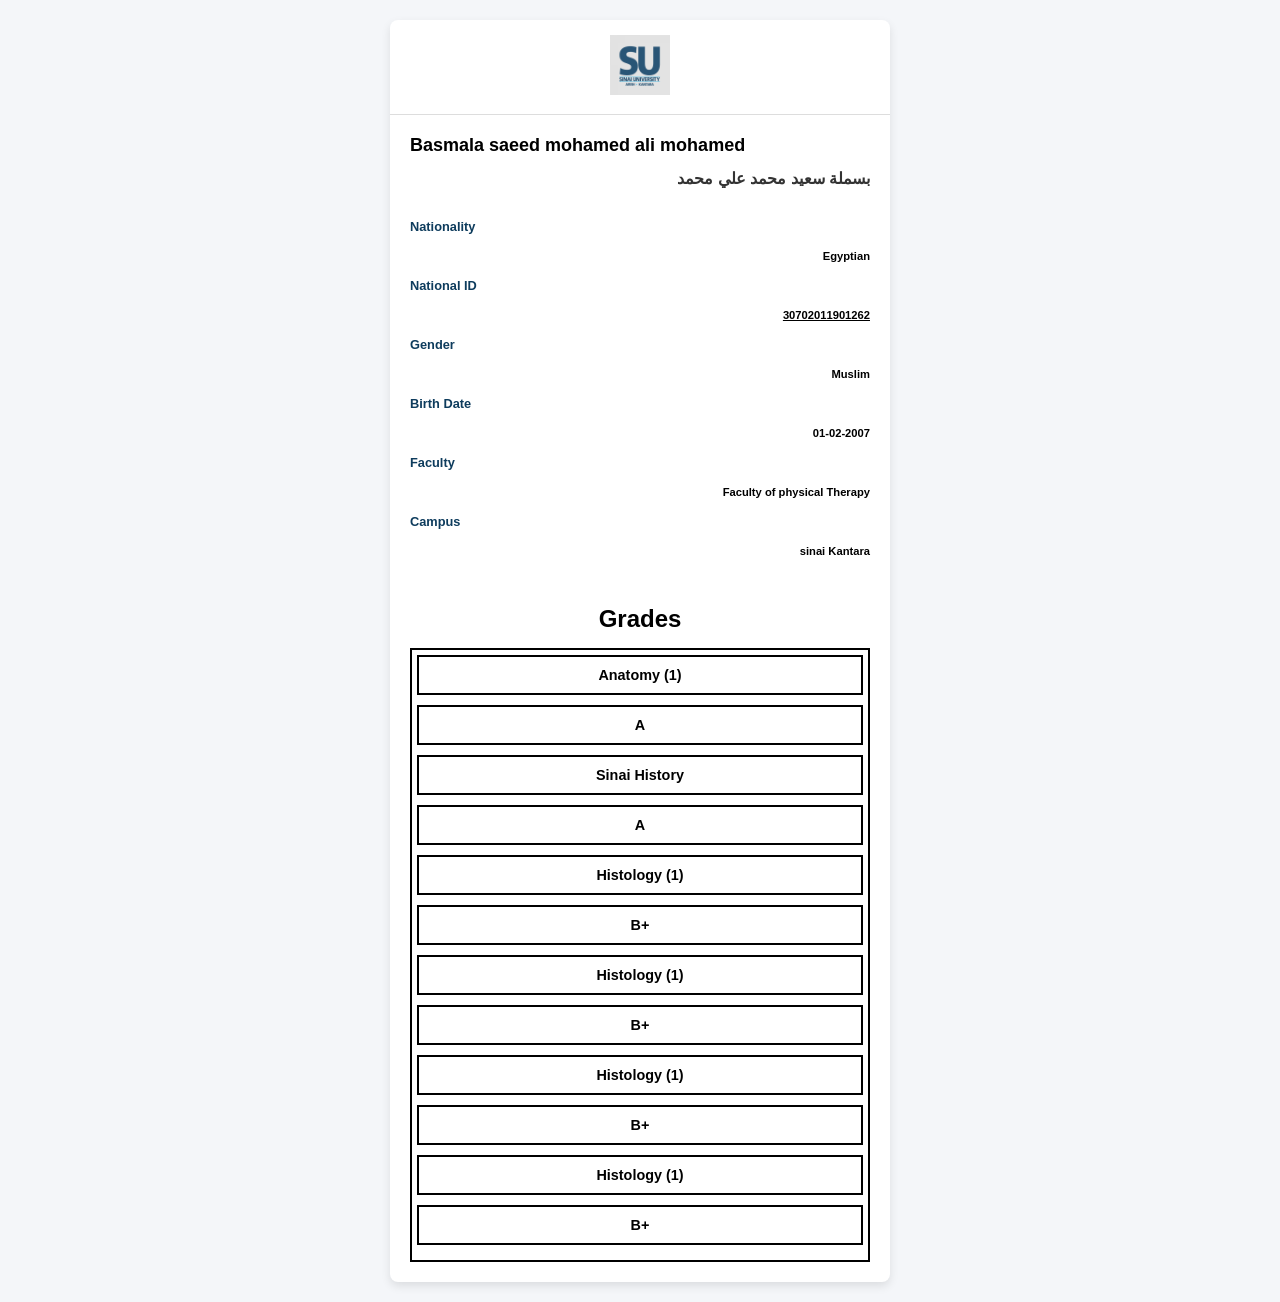
==== index2.html @ d2ba2a39 "Add files via upload" ====
<!DOCTYPE html>
<html lang="en">
<head>
    <meta charset="UTF-8">
    <meta name="viewport" content="width=device-width, initial-scale=1.0">
    <title>Student Profile.sinai university</title>
      <link rel="icon" type="image/png" href="imag/unnamed.png">
    <link rel="stylesheet" href="style2.css">
</head>
<body>

<div class="container">

    <!-- Header -->
    <div class="header">
        <img src="imag/unnamed.png" alt="Logo">
    </div>

    <!-- Profile -->
    <div class="profile">
        <h2>Basmala saeed mohamed ali mohamed</h2>
        <h3 class="row2 " >بسملة سعيد محمد علي محمد</h3>

        <div class="info">
            <div class="row">
                <span>Nationality</span>
            </div>
            <div class="row2">
                <span >Egyptian</span>
            </div>
            <div class="row">
                <span>National ID</span>
            </div>
            <div class="row2">
                <span class="bold">30702011901262</span>
            </div>
            <div class="row">
                <span>Gender </span>
            </div>
            <div class="row2">
                <span>Muslim</span>
            </div>
            <div class="row">
                <span>Birth Date </span>
            </div>
            <div class="row2">
                <span>01-02-2007</span>
            </div>
            <div class="row">
                <span>Faculty </span>
            </div>
                       <div class="row2">
                <span>Faculty of physical Therapy</span>
            </div>
            <div class="row">
                <span>Campus </span>
            </div>
                       <div class="row2">
                <span>sinai Kantara</span>
            </div>
        </div>
    </div>

    <!-- Grades -->
    <div class="grades">
        <h2>Grades</h2>
<div class="bbo">
        <div class="grade-box">
            <span>Anatomy (1)</span>
        </div>

        <div class="grade-box">
            <span class="grade">A</span>
        </div>

        <div class="grade-box">
            <span>Sinai History</span>
        </div>

        <div class="grade-box">
            <span class="grade">A</span>
        </div>

        <div class="grade-box">
            <span>Histology (1)</span>
        </div>

        <div class="grade-box">
            <span class="grade">B+</span>
        </div>
        <div class="grade-box">
            <span>Histology (1)</span>
        </div>

        <div class="grade-box">
            <span class="grade">B+</span>
        </div>
        <div class="grade-box">
            <span>Histology (1)</span>
        </div>

        <div class="grade-box">
            <span class="grade">B+</span>
        </div>
        <div class="grade-box">
            <span>Histology (1)</span>
        </div>

        <div class="grade-box">
            <span class="grade">B+</span>
        </div>
        </div>

    </div>

</div>

</body>
</html>
---- style2.css ----
* {
    margin: 0;
    padding: 0;
    box-sizing: border-box;
    font-family: Arial, Helvetica, sans-serif;
}

body {
    background: #f4f6f9;
    padding: 20px;
}

.container {
    max-width: 500px;
    margin: auto;
    background: #fff;
    border-radius: 8px;
    overflow: hidden;
    box-shadow: 0 4px 10px rgba(0,0,0,0.1);
}

/* Header */
.header {
    text-align: center;
    padding: 15px;
    border-bottom: 1px solid #ddd;
}

.header img {
    width: 60px;
}

/* Profile */
.profile {
    padding: 20px;
}

.profile h2 {
    font-size: 18px;
    margin-bottom: 5px;
}

.profile h3 {
    font-size: 16px;
    color: #333;
    margin-bottom: 15px;
}

.info .row {
    display: flex;
    justify-content: left;
    padding: 8px 0;
    font-size: 0.8rem;
    font-weight:600;
    color: #0e3c5d;
}
.row2{
        display: flex;
    justify-content: right;
    padding: 8px 0;
    font-size:0.7rem;
    font-weight: 600;
}
.profile h3{
    font-size: 1rem;
    font-weight: 600;
}
.bold {
    font-weight: bold;
    text-decoration: underline;
}

/* Grades */
.grades {
    padding: 20px;
}
.bbo{
    border: 2px solid #000;
    padding: 5px;
}

.grades h2 {
    text-align: center;
    margin-bottom: 15px;
}

.grade-box {
    border: 2px solid #000;
    padding: 10px;
    margin-bottom: 10px;
    display: flex;
    justify-content: center;
       font-size: .9rem;
    font-weight:600;
}

.grade {
    font-weight: bold;
}

.plus {
    color: green;
}

/* Responsive */
@media (max-width: 480px) {
    .container {
        max-width: 100%;
    }

    .profile h2 {
        font-size: 16px;
    }

    .info .row {
        font-size: 13px;
    }
}
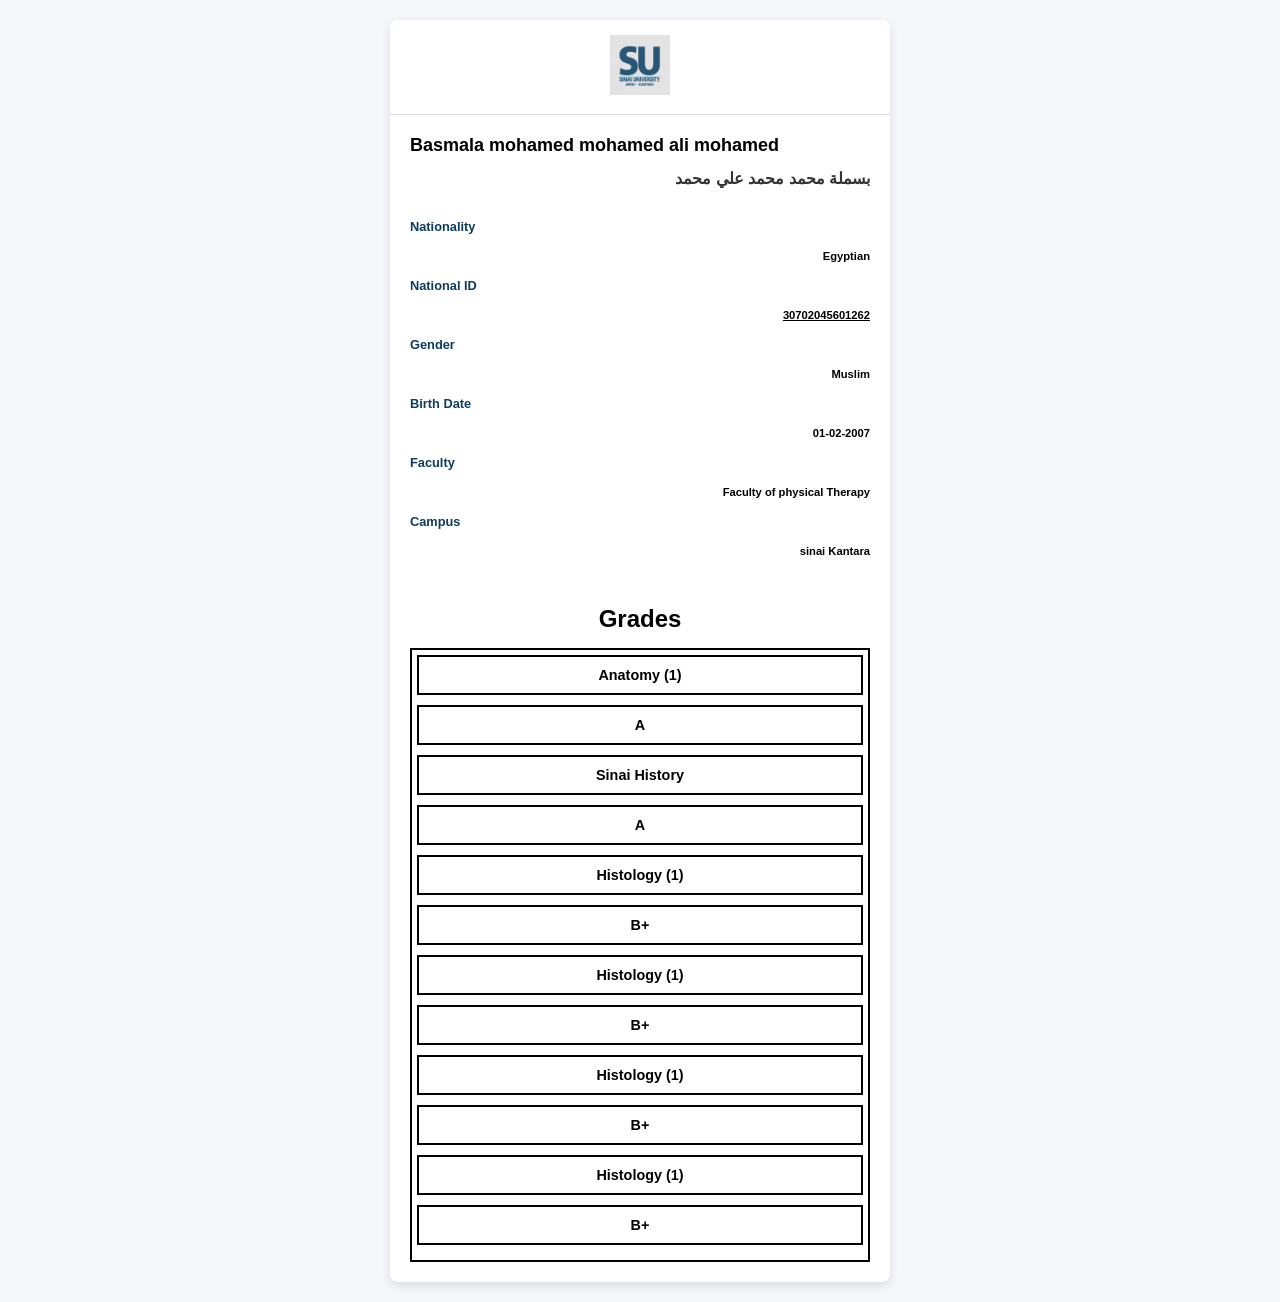
==== commit d61954e4: "Update index2.html" ====
--- a/index2.html
+++ b/index2.html
@@ -18,8 +18,8 @@
 
     <!-- Profile -->
     <div class="profile">
-        <h2>Basmala saeed mohamed ali mohamed</h2>
-        <h3 class="row2 " >بسملة سعيد محمد علي محمد</h3>
+        <h2>Basmala mohamed mohamed ali mohamed</h2>
+        <h3 class="row2 " >بسملة محمد محمد علي محمد</h3>
 
         <div class="info">
             <div class="row">
@@ -32,7 +32,7 @@
                 <span>National ID</span>
             </div>
             <div class="row2">
-                <span class="bold">30702011901262</span>
+                <span class="bold">30702045601262</span>
             </div>
             <div class="row">
                 <span>Gender </span>
